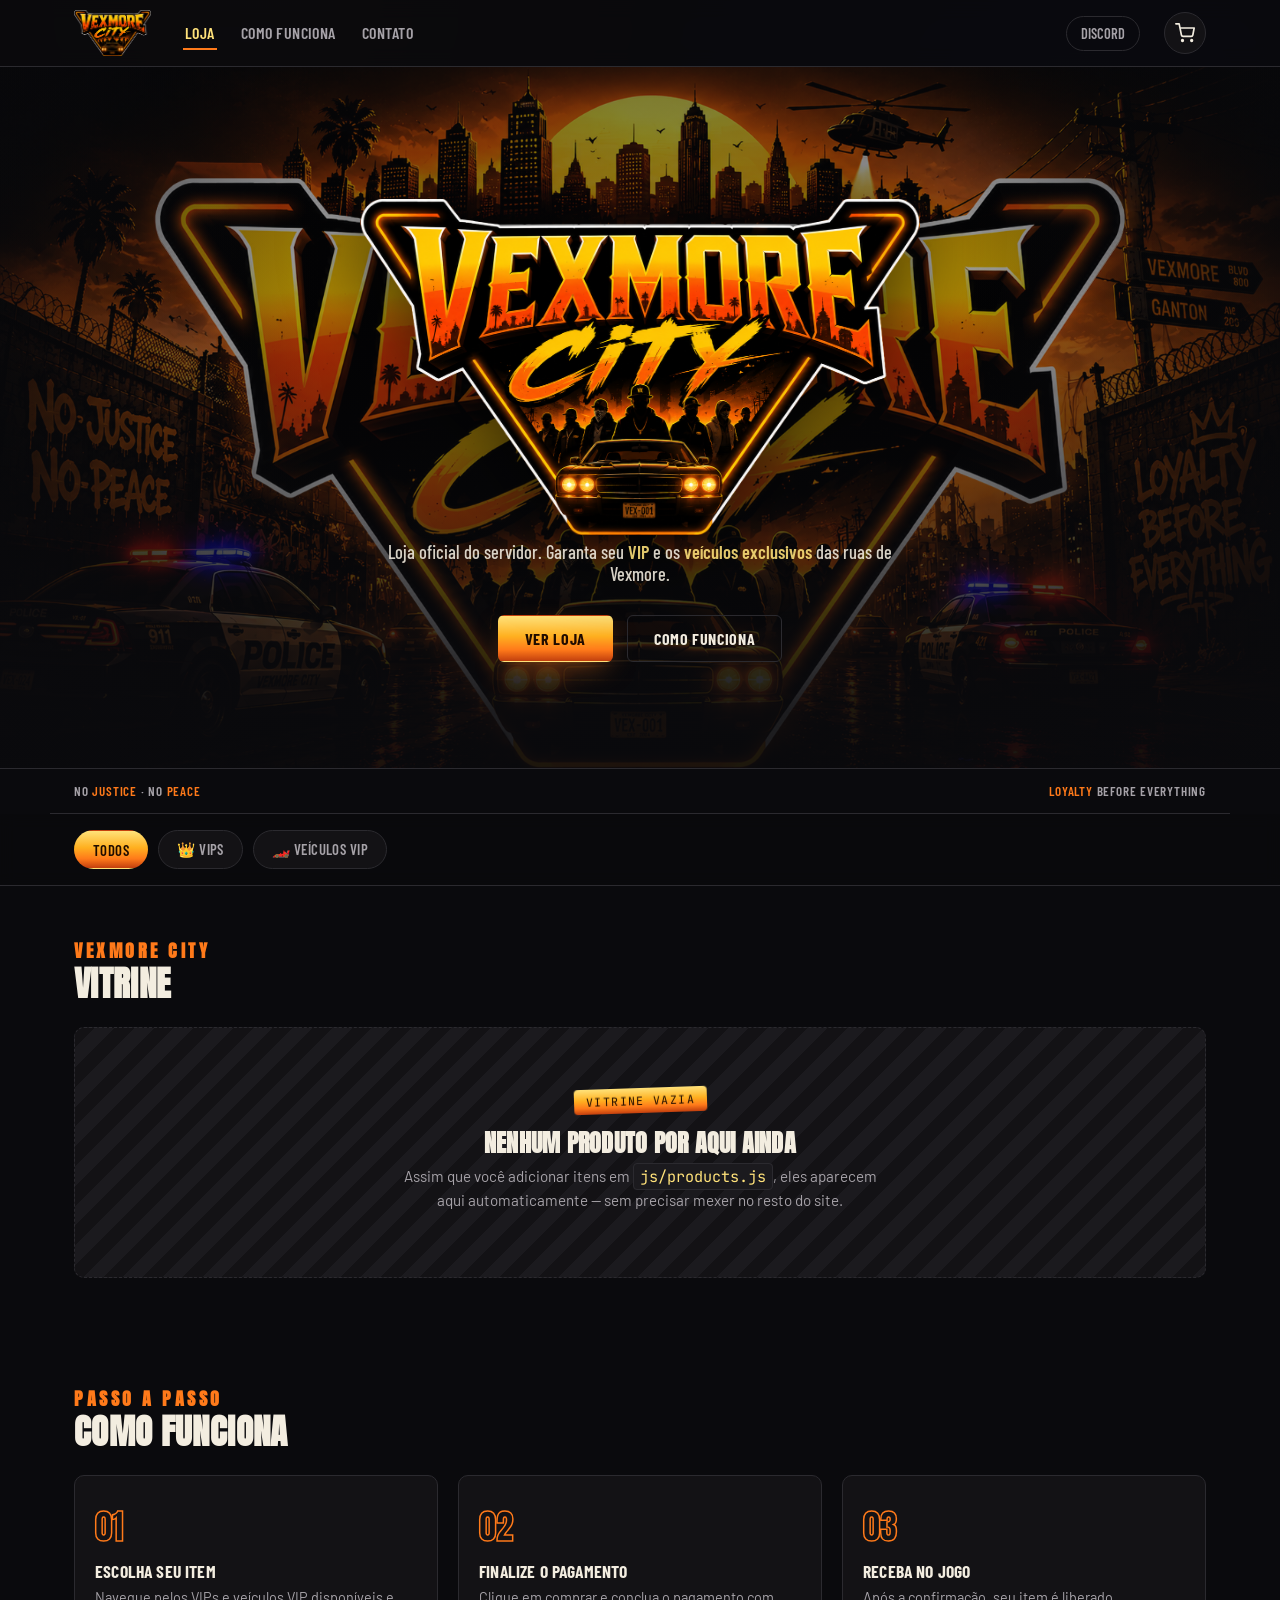
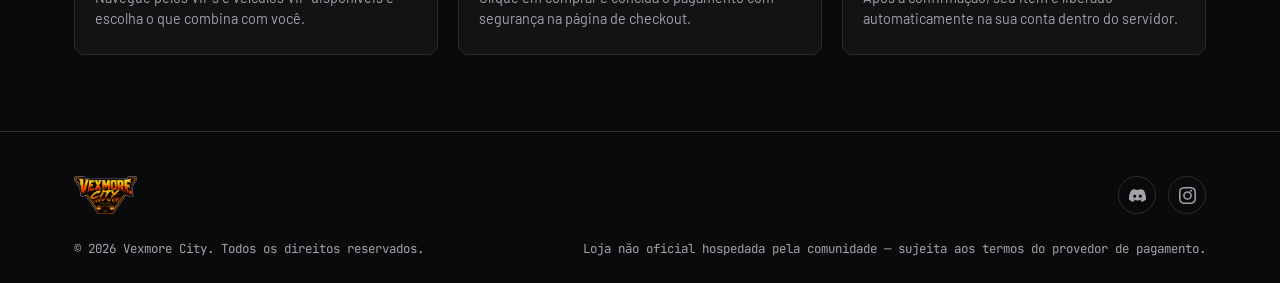
==== index.html @ 3a89805d "Add files via upload" ====
<!DOCTYPE html>
<html lang="pt-BR">
<head>
<meta charset="UTF-8">
<meta name="viewport" content="width=device-width, initial-scale=1.0">
<title>Vexmore City — Loja Oficial</title>
<meta name="description" content="Loja oficial de Vexmore City. VIPs e veículos VIP para o servidor.">
<link rel="icon" href="assets/logo.png">
<link rel="stylesheet" href="css/style.css">
</head>
<body>

<!-- ============ NAV ============ -->
<header class="nav">
  <div class="nav-inner">
    <a href="#top" class="nav-logo"><img src="assets/logo.png" alt="Vexmore City"></a>
    <nav class="nav-links">
      <a href="#vitrine" class="active">Loja</a>
      <a href="#como-funciona">Como funciona</a>
      <a href="#contato">Contato</a>
    </nav>
    <div class="nav-spacer"></div>
    <a href="#" class="nav-discord" id="discordLink" target="_blank" rel="noopener">
      <span>Discord</span>
    </a>
    <button class="cart-btn" id="cartOpenBtn" aria-label="Abrir carrinho">
      <svg viewBox="0 0 24 24" fill="none" stroke-width="2" stroke-linecap="round" stroke-linejoin="round"><circle cx="9" cy="21" r="1"/><circle cx="20" cy="21" r="1"/><path d="M1 1h4l2.68 13.39a2 2 0 0 0 2 1.61h9.72a2 2 0 0 0 2-1.61L23 6H6"/></svg>
      <span class="cart-count" id="cartCount" data-empty="true">0</span>
    </button>
  </div>
</header>

<!-- ============ HERO ============ -->
<section class="hero" id="top">
  <div class="hero-bg"></div>
  <div class="hero-scrim"></div>
  <div class="hero-content">
    <img src="assets/logo.png" alt="Vexmore City" class="hero-logo">
    <p class="hero-sub">Loja oficial do servidor. Garanta seu <strong>VIP</strong> e os <strong>veículos exclusivos</strong> das ruas de Vexmore.</p>
    <div class="hero-ctas">
      <a href="#vitrine" class="btn btn-primary">Ver loja</a>
      <a href="#como-funciona" class="btn btn-ghost">Como funciona</a>
    </div>
  </div>
</section>

<!-- taglines pulled straight from the server art -->
<div class="taglines">
  <div>No <span>Justice</span> · No <span>Peace</span></div>
  <div><span>Loyalty</span> Before Everything</div>
</div>

<!-- ============ CATEGORY FILTER ============ -->
<div class="cat-strip">
  <div class="cat-pills" id="catPills">
    <button class="cat-pill active" data-cat="todos">Todos</button>
    <!-- preenchido também via JS a partir de CATEGORIES, mas os fixos ficam aqui -->
  </div>
</div>

<!-- ============ VITRINE ============ -->
<main>
  <section class="section" id="vitrine">
    <div class="container">
      <div class="section-head">
        <h2 class="section-title"><span class="small">Vexmore City</span>Vitrine</h2>
      </div>
      <div id="gridWrap"></div>
    </div>
  </section>

  <!-- ============ COMO FUNCIONA ============ -->
  <section class="section" id="como-funciona">
    <div class="container">
      <div class="section-head">
        <h2 class="section-title"><span class="small">Passo a passo</span>Como funciona</h2>
      </div>
      <div class="steps">
        <div class="step">
          <div class="step-num">01</div>
          <h3>Escolha seu item</h3>
          <p>Navegue pelos VIPs e veículos VIP disponíveis e escolha o que combina com você.</p>
        </div>
        <div class="step">
          <div class="step-num">02</div>
          <h3>Finalize o pagamento</h3>
          <p>Clique em comprar e conclua o pagamento com segurança na página de checkout.</p>
        </div>
        <div class="step">
          <div class="step-num">03</div>
          <h3>Receba no jogo</h3>
          <p>Após a confirmação, seu item é liberado automaticamente na sua conta dentro do servidor.</p>
        </div>
      </div>
    </div>
  </section>
</main>

<!-- ============ FOOTER ============ -->
<footer class="footer" id="contato">
  <div class="container">
    <div class="footer-top">
      <a href="#top" class="footer-logo"><img src="assets/logo.png" alt="Vexmore City"></a>
      <div class="footer-social">
        <a href="#" target="_blank" rel="noopener" aria-label="Discord">
          <svg viewBox="0 0 24 24" fill="currentColor"><path d="M20.317 4.369a19.79 19.79 0 0 0-4.885-1.515.074.074 0 0 0-.079.037c-.21.375-.444.864-.608 1.25a18.27 18.27 0 0 0-5.487 0 12.64 12.64 0 0 0-.617-1.25.077.077 0 0 0-.079-.037A19.736 19.736 0 0 0 3.677 4.37a.07.07 0 0 0-.032.027C.533 9.046-.32 13.58.099 18.058a.082.082 0 0 0 .031.056 19.9 19.9 0 0 0 5.993 3.03.078.078 0 0 0 .084-.028c.462-.63.874-1.295 1.226-1.994a.076.076 0 0 0-.041-.106 13.1 13.1 0 0 1-1.872-.892.077.077 0 0 1-.008-.128c.126-.094.252-.192.372-.291a.074.074 0 0 1 .077-.01c3.928 1.793 8.18 1.793 12.061 0a.073.073 0 0 1 .078.009c.12.099.246.198.373.292a.077.077 0 0 1-.006.127c-.598.35-1.22.645-1.873.893a.076.076 0 0 0-.04.106c.36.698.772 1.362 1.225 1.993a.076.076 0 0 0 .084.029 19.84 19.84 0 0 0 6.002-3.03.077.077 0 0 0 .032-.055c.5-5.177-.838-9.674-3.549-13.662a.06.06 0 0 0-.031-.028zM8.02 15.33c-1.183 0-2.157-1.086-2.157-2.42 0-1.333.955-2.419 2.157-2.419 1.21 0 2.176 1.096 2.157 2.42 0 1.333-.955 2.419-2.157 2.419zm7.975 0c-1.183 0-2.157-1.086-2.157-2.42 0-1.333.955-2.419 2.157-2.419 1.21 0 2.176 1.096 2.157 2.42 0 1.333-.946 2.419-2.157 2.419z"/></svg>
        </a>
        <a href="#" target="_blank" rel="noopener" aria-label="Instagram">
          <svg viewBox="0 0 24 24" fill="currentColor"><path d="M12 2.16c3.2 0 3.58.01 4.85.07 3.25.15 4.77 1.69 4.92 4.92.06 1.27.07 1.65.07 4.85s-.01 3.58-.07 4.85c-.15 3.23-1.66 4.77-4.92 4.92-1.27.06-1.65.07-4.85.07s-3.58-.01-4.85-.07c-3.26-.15-4.77-1.7-4.92-4.92-.06-1.27-.07-1.65-.07-4.85s.01-3.58.07-4.85C2.38 3.85 3.9 2.31 7.15 2.16 8.42 2.1 8.8 2.16 12 2.16zM12 0C8.74 0 8.33.01 7.05.07c-4.35.2-6.78 2.62-6.98 6.98C.01 8.33 0 8.74 0 12s.01 3.67.07 4.95c.2 4.36 2.62 6.78 6.98 6.98C8.33 23.99 8.74 24 12 24s3.67-.01 4.95-.07c4.35-.2 6.78-2.62 6.98-6.98.06-1.28.07-1.69.07-4.95s-.01-3.67-.07-4.95c-.2-4.35-2.62-6.78-6.98-6.98C15.67.01 15.26 0 12 0zm0 5.84A6.16 6.16 0 1 0 12 18.16 6.16 6.16 0 0 0 12 5.84zM12 16a4 4 0 1 1 0-8 4 4 0 0 1 0 8zm6.41-10.85a1.44 1.44 0 1 1-2.88 0 1.44 1.44 0 0 1 2.88 0z"/></svg>
        </a>
      </div>
    </div>
    <div class="footer-bottom">
      <span>© <span id="year"></span> Vexmore City. Todos os direitos reservados.</span>
      <span>Loja não oficial hospedada pela comunidade — sujeita aos termos do provedor de pagamento.</span>
    </div>
  </div>
</footer>

<!-- ============ CART DRAWER ============ -->
<div class="overlay" id="overlay"></div>
<aside class="drawer" id="drawer" aria-label="Carrinho">
  <div class="drawer-head">
    <h3>Seu carrinho</h3>
    <button class="drawer-close" id="drawerClose" aria-label="Fechar">&times;</button>
  </div>
  <div class="drawer-items" id="drawerItems"></div>
  <div class="drawer-foot">
    <div class="drawer-total"><span>Total</span><span id="drawerTotal">R$ 0,00</span></div>
    <p class="drawer-note">Cada item é comprado individualmente através do link de pagamento configurado pela loja. Clique em "Comprar" em cada item para finalizar.</p>
  </div>
</aside>

<div class="toast" id="toast"></div>

<script src="js/products.js"></script>
<script src="js/app.js"></script>
</body>
</html>
---- css/style.css ----
/* ============================================================
   VEXMORE CITY — LOJA
   Paleta: asfalto molhado + pôr do sol âmbar da logo.
   ============================================================ */

@import url('https://fonts.googleapis.com/css2?family=Anton&family=Barlow+Condensed:wght@400;500;600;700&family=Barlow:wght@400;500;600&family=JetBrains+Mono:wght@500;700&display=swap');

:root {
  --ink:        #0a0a0d;
  --panel:      #131215;
  --panel-2:    #1b1a1e;
  --line:       #2b2a2f;
  --paper:      #f3ede0;
  --muted:      #a6a2a8;

  --amber-1:    #ffe27a;
  --amber-2:    #ffb020;
  --amber-3:    #ff7a1a;
  --amber-4:    #c23f0e;

  --police-blue: #3d6bff;
  --police-red:  #ff3b3b;

  --gradient-hot: linear-gradient(180deg, var(--amber-1) 0%, var(--amber-2) 45%, var(--amber-3) 75%, var(--amber-4) 100%);

  --radius: 10px;
  --shadow-glow: 0 0 0 1px rgba(255,176,32,.15), 0 12px 40px -12px rgba(0,0,0,.7);
}

* { box-sizing: border-box; }

html { scroll-behavior: smooth; }

body {
  margin: 0;
  background: var(--ink);
  color: var(--paper);
  font-family: 'Barlow', sans-serif;
  -webkit-font-smoothing: antialiased;
}

img { max-width: 100%; display: block; }

a { color: inherit; text-decoration: none; }

.eyebrow {
  font-family: 'JetBrains Mono', monospace;
  font-weight: 700;
  font-size: .72rem;
  letter-spacing: .18em;
  text-transform: uppercase;
  color: var(--amber-2);
}

h1, h2, h3, .display {
  font-family: 'Anton', sans-serif;
  text-transform: uppercase;
  letter-spacing: .01em;
  line-height: 1;
  margin: 0;
}

.gradient-text {
  background: var(--gradient-hot);
  -webkit-background-clip: text;
  background-clip: text;
  color: transparent;
}

.container {
  max-width: 1180px;
  margin: 0 auto;
  padding: 0 24px;
}

/* subtle chain-link + asphalt texture on the whole page */
body::before {
  content: "";
  position: fixed;
  inset: 0;
  pointer-events: none;
  z-index: 0;
  background-image:
    radial-gradient(circle at 20% 0%, rgba(255,122,26,.06), transparent 40%),
    radial-gradient(circle at 85% 15%, rgba(61,107,255,.05), transparent 35%);
}

/* ============================= NAV ============================= */

.nav {
  position: sticky;
  top: 0;
  z-index: 40;
  background: rgba(10,10,13,.85);
  backdrop-filter: blur(10px);
  border-bottom: 1px solid var(--line);
}

.nav-inner {
  display: flex;
  align-items: center;
  gap: 24px;
  padding: 10px 24px;
  max-width: 1180px;
  margin: 0 auto;
}

.nav-logo img { height: 46px; width: auto; }

.nav-links {
  display: flex;
  gap: 22px;
  margin-left: 8px;
  font-family: 'Barlow Condensed', sans-serif;
  font-weight: 600;
  font-size: 1rem;
  letter-spacing: .03em;
  text-transform: uppercase;
}

.nav-links a {
  color: var(--muted);
  padding: 6px 2px;
  border-bottom: 2px solid transparent;
  transition: color .15s ease, border-color .15s ease;
}
.nav-links a:hover,
.nav-links a.active { color: var(--amber-1); border-color: var(--amber-3); }

.nav-spacer { flex: 1; }

.nav-discord {
  display: flex;
  align-items: center;
  gap: 8px;
  font-family: 'Barlow Condensed', sans-serif;
  font-weight: 600;
  text-transform: uppercase;
  font-size: .9rem;
  color: var(--muted);
  border: 1px solid var(--line);
  padding: 8px 14px;
  border-radius: 999px;
  transition: border-color .15s ease, color .15s ease;
}
.nav-discord:hover { border-color: var(--amber-3); color: var(--amber-1); }

.cart-btn {
  position: relative;
  display: grid;
  place-items: center;
  width: 42px;
  height: 42px;
  border-radius: 999px;
  border: 1px solid var(--line);
  background: var(--panel);
  cursor: pointer;
  transition: border-color .15s ease;
}
.cart-btn:hover { border-color: var(--amber-3); }
.cart-btn svg { width: 20px; height: 20px; stroke: var(--paper); }

.cart-count {
  position: absolute;
  top: -6px;
  right: -6px;
  min-width: 20px;
  height: 20px;
  padding: 0 5px;
  border-radius: 999px;
  background: var(--amber-3);
  color: #1a0900;
  font-family: 'JetBrains Mono', monospace;
  font-weight: 700;
  font-size: .68rem;
  display: grid;
  place-items: center;
}
.cart-count[data-empty="true"] { display: none; }

/* ============================= HERO ============================= */

.hero {
  position: relative;
  min-height: 78vh;
  display: flex;
  align-items: center;
  justify-content: center;
  overflow: hidden;
  border-bottom: 1px solid var(--line);
}

.hero-bg {
  position: absolute;
  inset: 0;
  background-image: url('../assets/hero-bg.png');
  background-size: cover;
  background-position: center 30%;
  filter: saturate(1.05);
}

.hero-scrim {
  position: absolute;
  inset: 0;
  background:
    linear-gradient(180deg, rgba(10,10,13,.55) 0%, rgba(10,10,13,.35) 35%, rgba(10,10,13,.92) 92%),
    linear-gradient(90deg, rgba(10,10,13,.55) 0%, transparent 25%, transparent 75%, rgba(10,10,13,.55) 100%);
}

.hero-content {
  position: relative;
  z-index: 2;
  text-align: center;
  padding: 90px 24px 64px;
  max-width: 780px;
}

.hero-logo {
  width: min(560px, 88vw);
  margin: 0 auto 6px;
  filter: drop-shadow(0 18px 40px rgba(0,0,0,.6));
}

.hero-sub {
  font-family: 'Barlow Condensed', sans-serif;
  font-size: 1.15rem;
  font-weight: 500;
  color: var(--paper);
  opacity: .88;
  max-width: 560px;
  margin: 4px auto 30px;
}

.hero-sub strong { color: var(--amber-1); font-weight: 600; }

.hero-ctas { display: flex; gap: 14px; justify-content: center; flex-wrap: wrap; }

.btn {
  font-family: 'Barlow Condensed', sans-serif;
  font-weight: 700;
  text-transform: uppercase;
  letter-spacing: .04em;
  font-size: 1rem;
  padding: 13px 26px;
  border-radius: 6px;
  cursor: pointer;
  border: 1px solid transparent;
  transition: transform .12s ease, box-shadow .12s ease, filter .12s ease;
}
.btn:active { transform: translateY(1px); }

.btn-primary {
  background: var(--gradient-hot);
  color: #200c00;
  box-shadow: 0 10px 30px -10px rgba(255,122,26,.6);
}
.btn-primary:hover { filter: brightness(1.08); }

.btn-ghost {
  background: transparent;
  color: var(--paper);
  border-color: var(--line);
}
.btn-ghost:hover { border-color: var(--amber-3); color: var(--amber-1); }

/* ============================= TAG STRIP ============================= */

.taglines {
  display: flex;
  justify-content: space-between;
  gap: 16px;
  padding: 14px 24px;
  max-width: 1180px;
  margin: 0 auto;
  flex-wrap: wrap;
  font-family: 'Barlow Condensed', sans-serif;
  font-weight: 600;
  letter-spacing: .06em;
  text-transform: uppercase;
  font-size: .82rem;
  color: var(--muted);
  border-bottom: 1px solid var(--line);
}
.taglines span { color: var(--amber-3); }

/* ============================= CATEGORY PILLS ============================= */

.cat-strip {
  position: sticky;
  top: 66px;
  z-index: 30;
  background: rgba(10,10,13,.92);
  backdrop-filter: blur(8px);
  border-bottom: 1px solid var(--line);
  padding: 14px 0;
}

.cat-pills {
  display: flex;
  gap: 10px;
  overflow-x: auto;
  padding: 2px 24px;
  max-width: 1180px;
  margin: 0 auto;
  scrollbar-width: none;
}
.cat-pills::-webkit-scrollbar { display: none; }

.cat-pill {
  flex: none;
  font-family: 'Barlow Condensed', sans-serif;
  font-weight: 600;
  text-transform: uppercase;
  letter-spacing: .03em;
  font-size: .92rem;
  color: var(--muted);
  background: var(--panel);
  border: 1px solid var(--line);
  padding: 9px 18px;
  border-radius: 999px;
  cursor: pointer;
  transition: all .15s ease;
  white-space: nowrap;
}
.cat-pill:hover { color: var(--paper); border-color: #454348; }
.cat-pill.active {
  color: #200c00;
  background: var(--gradient-hot);
  border-color: transparent;
}

/* ============================= SECTIONS ============================= */

.section { padding: 56px 0; }
.section-head {
  display: flex;
  align-items: flex-end;
  justify-content: space-between;
  gap: 16px;
  margin-bottom: 26px;
  flex-wrap: wrap;
}
.section-title { font-size: clamp(1.6rem, 3vw, 2.2rem); }
.section-title .small { display:block; font-size: .5em; letter-spacing:.2em; color: var(--amber-3); margin-bottom: 6px; }

/* ============================= PRODUCT GRID ============================= */

.grid {
  display: grid;
  grid-template-columns: repeat(auto-fill, minmax(250px, 1fr));
  gap: 20px;
}

/* card shaped with an angular cut corner, echoing the shield in the logo */
.card {
  position: relative;
  background: var(--panel);
  border: 1px solid var(--line);
  border-radius: var(--radius);
  overflow: hidden;
  clip-path: polygon(0 0, calc(100% - 22px) 0, 100% 22px, 100% 100%, 0 100%);
  transition: border-color .18s ease, transform .18s ease, box-shadow .18s ease;
  display: flex;
  flex-direction: column;
}
.card:hover {
  border-color: var(--amber-3);
  transform: translateY(-3px);
  box-shadow: var(--shadow-glow);
}

.card-media {
  position: relative;
  aspect-ratio: 4 / 3;
  background: var(--panel-2);
  display: grid;
  place-items: center;
  overflow: hidden;
}
.card-media img { width: 100%; height: 100%; object-fit: cover; }
.card-media .placeholder-icon { width: 46%; opacity: .35; }

.card-tag {
  position: absolute;
  top: 10px;
  left: 10px;
  font-family: 'JetBrains Mono', monospace;
  font-weight: 700;
  font-size: .64rem;
  letter-spacing: .08em;
  text-transform: uppercase;
  color: #200c00;
  background: var(--gradient-hot);
  padding: 4px 9px;
  border-radius: 4px;
}

.card-body {
  padding: 16px 16px 18px;
  display: flex;
  flex-direction: column;
  gap: 8px;
  flex: 1;
}

.card-cat {
  font-family: 'JetBrains Mono', monospace;
  font-size: .68rem;
  letter-spacing: .1em;
  text-transform: uppercase;
  color: var(--amber-2);
}

.card-name {
  font-family: 'Barlow Condensed', sans-serif;
  font-weight: 700;
  font-size: 1.2rem;
  text-transform: uppercase;
  letter-spacing: .01em;
}

.card-desc {
  font-size: .88rem;
  color: var(--muted);
  line-height: 1.4;
  flex: 1;
}

.card-foot {
  display: flex;
  align-items: center;
  justify-content: space-between;
  gap: 10px;
  margin-top: 6px;
}

/* price rendered like the plate on the car in the logo */
.plate {
  font-family: 'JetBrains Mono', monospace;
  font-weight: 700;
  font-size: .95rem;
  color: var(--ink);
  background: var(--paper);
  border: 2px solid var(--ink);
  border-radius: 4px;
  padding: 3px 8px;
  letter-spacing: .02em;
  position: relative;
}
.plate .old {
  display: block;
  font-size: .6rem;
  color: #7a7a7a;
  text-decoration: line-through;
  font-weight: 500;
}

.buy-btn {
  font-family: 'Barlow Condensed', sans-serif;
  font-weight: 700;
  text-transform: uppercase;
  font-size: .88rem;
  letter-spacing: .03em;
  color: var(--amber-1);
  background: transparent;
  border: 1px solid var(--amber-3);
  padding: 8px 14px;
  border-radius: 6px;
  cursor: pointer;
  transition: background .15s ease, color .15s ease;
}
.buy-btn:hover { background: var(--gradient-hot); color: #200c00; }

/* ============================= EMPTY STATE ============================= */

.empty-state {
  border: 1px dashed var(--line);
  border-radius: var(--radius);
  padding: 60px 24px;
  text-align: center;
  background: repeating-linear-gradient(135deg, var(--panel) 0 14px, var(--panel-2) 14px 28px);
}
.empty-state .tape {
  display: inline-block;
  font-family: 'JetBrains Mono', monospace;
  font-size: .72rem;
  letter-spacing: .12em;
  text-transform: uppercase;
  color: #200c00;
  background: var(--gradient-hot);
  padding: 5px 12px;
  border-radius: 4px;
  transform: rotate(-2deg);
  margin-bottom: 18px;
}
.empty-state h3 {
  font-size: 1.5rem;
  margin-bottom: 10px;
}
.empty-state p {
  color: var(--muted);
  max-width: 480px;
  margin: 0 auto 6px;
  font-size: .95rem;
  line-height: 1.5;
}
.empty-state code {
  font-family: 'JetBrains Mono', monospace;
  background: var(--panel-2);
  border: 1px solid var(--line);
  padding: 2px 6px;
  border-radius: 4px;
  color: var(--amber-1);
}

/* ============================= HOW IT WORKS ============================= */

.steps {
  display: grid;
  grid-template-columns: repeat(3, 1fr);
  gap: 20px;
}
.step {
  background: var(--panel);
  border: 1px solid var(--line);
  border-radius: var(--radius);
  padding: 24px 20px;
}
.step-num {
  font-family: 'Anton', sans-serif;
  font-size: 2.2rem;
  color: transparent;
  -webkit-text-stroke: 1.5px var(--amber-3);
  margin-bottom: 10px;
}
.step h3 {
  font-family: 'Barlow Condensed', sans-serif;
  font-weight: 700;
  text-transform: uppercase;
  font-size: 1.1rem;
  margin-bottom: 6px;
}
.step p { color: var(--muted); font-size: .9rem; line-height: 1.5; margin: 0; }

/* ============================= FOOTER ============================= */

.footer {
  border-top: 1px solid var(--line);
  padding: 44px 0 26px;
  margin-top: 20px;
}
.footer-top {
  display: flex;
  justify-content: space-between;
  align-items: center;
  gap: 20px;
  flex-wrap: wrap;
  margin-bottom: 26px;
}
.footer-logo img { height: 38px; }
.footer-social { display: flex; gap: 12px; }
.footer-social a {
  width: 38px; height: 38px;
  border: 1px solid var(--line);
  border-radius: 999px;
  display: grid; place-items: center;
  color: var(--muted);
  transition: border-color .15s ease, color .15s ease;
}
.footer-social a:hover { border-color: var(--amber-3); color: var(--amber-1); }
.footer-social svg { width: 17px; height: 17px; }

.footer-bottom {
  display: flex;
  justify-content: space-between;
  gap: 12px;
  flex-wrap: wrap;
  color: var(--muted);
  font-size: .78rem;
  font-family: 'JetBrains Mono', monospace;
}

/* ============================= CART DRAWER ============================= */

.overlay {
  position: fixed;
  inset: 0;
  background: rgba(0,0,0,.6);
  z-index: 50;
  opacity: 0;
  pointer-events: none;
  transition: opacity .2s ease;
}
.overlay.open { opacity: 1; pointer-events: auto; }

.drawer {
  position: fixed;
  top: 0; right: 0;
  height: 100%;
  width: min(400px, 92vw);
  background: var(--panel);
  border-left: 1px solid var(--line);
  z-index: 51;
  transform: translateX(100%);
  transition: transform .25s ease;
  display: flex;
  flex-direction: column;
}
.drawer.open { transform: translateX(0); }

.drawer-head {
  display: flex;
  align-items: center;
  justify-content: space-between;
  padding: 18px 20px;
  border-bottom: 1px solid var(--line);
}
.drawer-head h3 {
  font-family: 'Barlow Condensed', sans-serif;
  font-weight: 700;
  text-transform: uppercase;
  font-size: 1.15rem;
}
.drawer-close {
  background: none; border: none; cursor: pointer;
  color: var(--muted); font-size: 1.3rem; line-height: 1;
}
.drawer-close:hover { color: var(--amber-1); }

.drawer-items {
  flex: 1;
  overflow-y: auto;
  padding: 14px 20px;
  display: flex;
  flex-direction: column;
  gap: 14px;
}

.drawer-empty {
  color: var(--muted);
  text-align: center;
  padding: 40px 10px;
  font-size: .9rem;
}

.drawer-item {
  display: flex;
  gap: 12px;
  border-bottom: 1px solid var(--line);
  padding-bottom: 14px;
}
.drawer-item img, .drawer-item .ph {
  width: 58px; height: 58px;
  border-radius: 6px;
  object-fit: cover;
  background: var(--panel-2);
  flex: none;
}
.drawer-item-info { flex: 1; min-width: 0; }
.drawer-item-name { font-weight: 600; font-size: .92rem; }
.drawer-item-cat { font-size: .72rem; color: var(--amber-2); font-family: 'JetBrains Mono', monospace; text-transform: uppercase; }
.drawer-item-row {
  display: flex;
  align-items: center;
  justify-content: space-between;
  margin-top: 6px;
}
.qty-ctrl {
  display: flex;
  align-items: center;
  gap: 8px;
  border: 1px solid var(--line);
  border-radius: 6px;
}
.qty-ctrl button {
  background: none; border: none; color: var(--paper);
  width: 22px; height: 24px; cursor: pointer; font-size: .95rem;
}
.qty-ctrl span { font-family: 'JetBrains Mono', monospace; font-size: .85rem; min-width: 14px; text-align: center; }
.drawer-item-remove {
  background: none; border: none; color: var(--muted);
  font-size: .74rem; cursor: pointer; text-decoration: underline;
}
.drawer-item-remove:hover { color: var(--police-red); }
.drawer-item-price { font-family: 'JetBrains Mono', monospace; font-weight: 700; font-size: .88rem; }

.drawer-foot {
  padding: 18px 20px 22px;
  border-top: 1px solid var(--line);
}
.drawer-total {
  display: flex;
  justify-content: space-between;
  font-family: 'Barlow Condensed', sans-serif;
  font-weight: 700;
  font-size: 1.1rem;
  text-transform: uppercase;
  margin-bottom: 10px;
}
.drawer-note {
  font-size: .74rem;
  color: var(--muted);
  line-height: 1.4;
  margin-bottom: 14px;
}
.btn-block { width: 100%; text-align: center; display: block; }

/* toast */
.toast {
  position: fixed;
  bottom: 24px;
  left: 50%;
  transform: translateX(-50%) translateY(20px);
  background: var(--panel-2);
  border: 1px solid var(--amber-3);
  color: var(--paper);
  padding: 12px 20px;
  border-radius: 8px;
  font-family: 'Barlow Condensed', sans-serif;
  font-weight: 600;
  font-size: .92rem;
  z-index: 60;
  opacity: 0;
  pointer-events: none;
  transition: opacity .2s ease, transform .2s ease;
}
.toast.show { opacity: 1; transform: translateX(-50%) translateY(0); }

/* ============================= RESPONSIVE ============================= */

@media (max-width: 760px) {
  .nav-links { display: none; }
  .nav-discord span { display: none; }
  .taglines { justify-content: center; text-align: center; }
  .steps { grid-template-columns: 1fr; }
  .hero { min-height: 68vh; }
}

@media (prefers-reduced-motion: reduce) {
  * { transition: none !important; animation: none !important; }
}

/* keyboard focus visibility */
a:focus-visible, button:focus-visible {
  outline: 2px solid var(--amber-2);
  outline-offset: 2px;
}
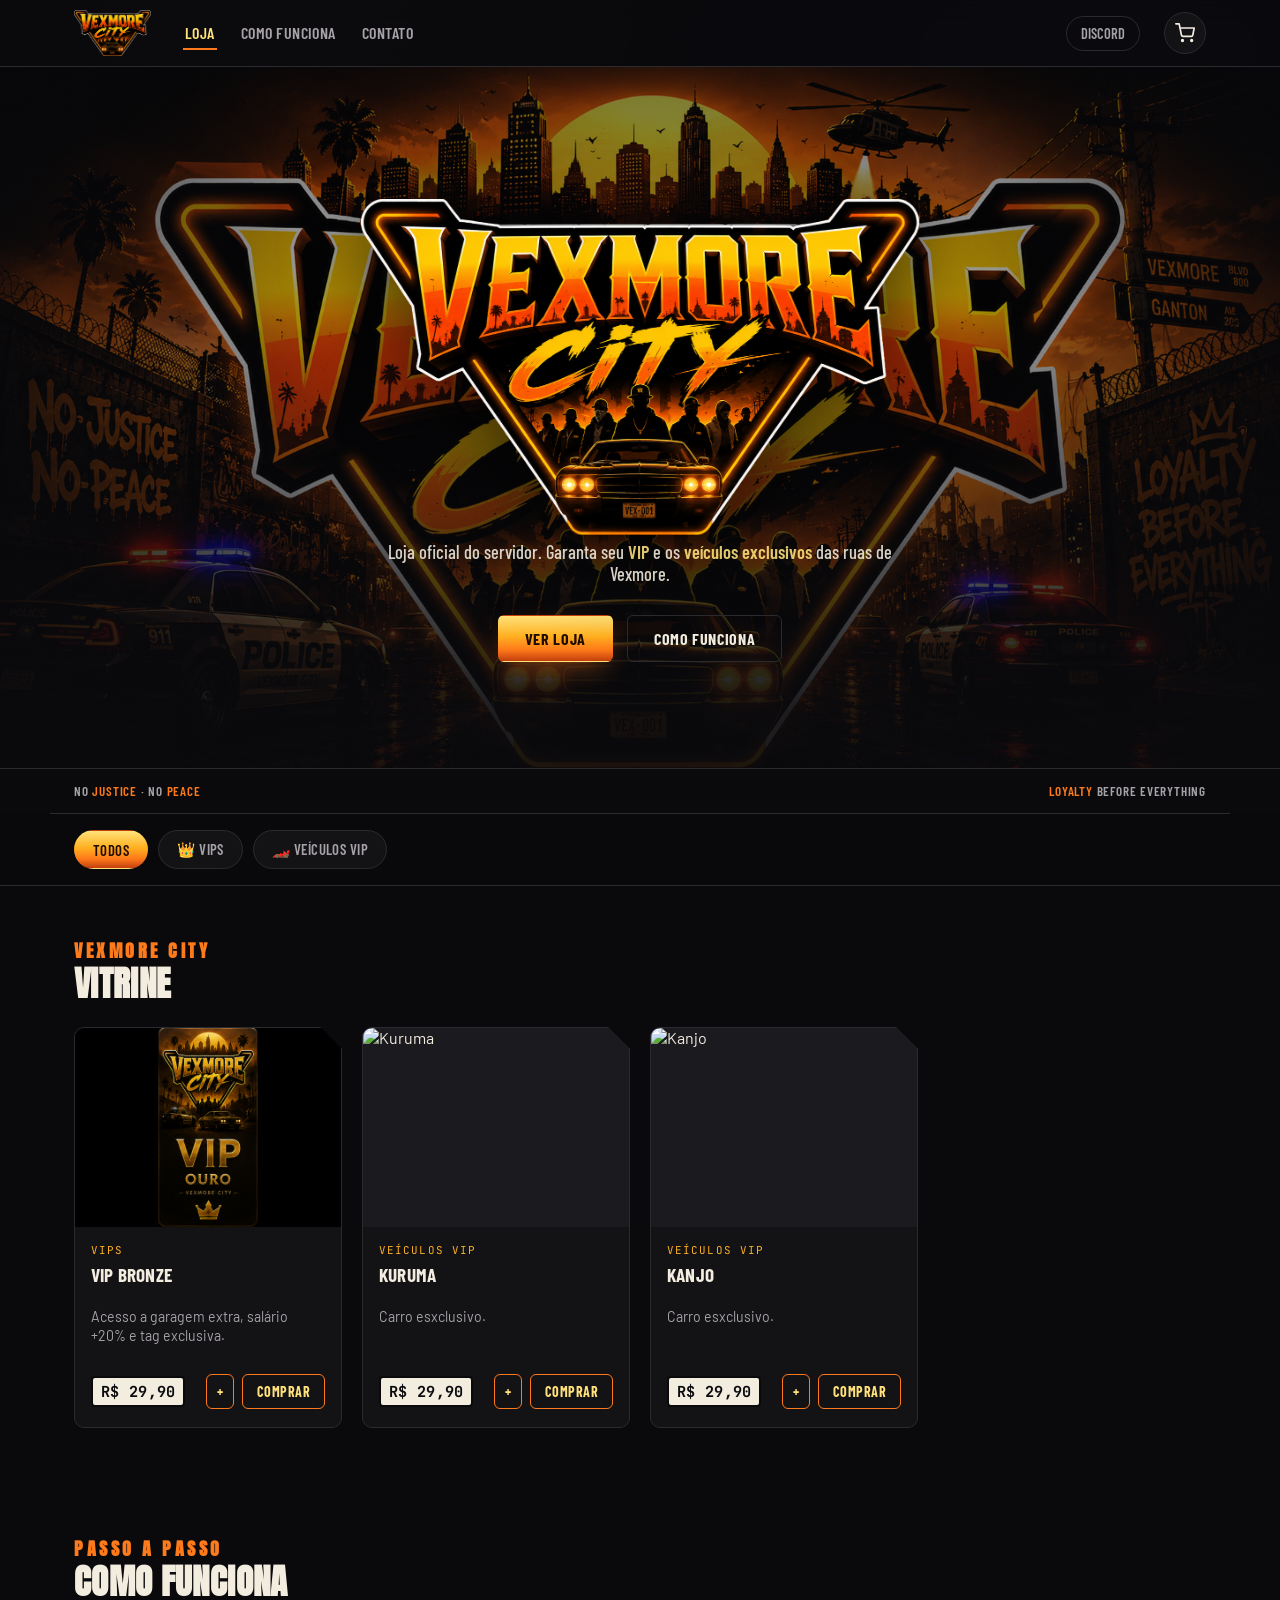
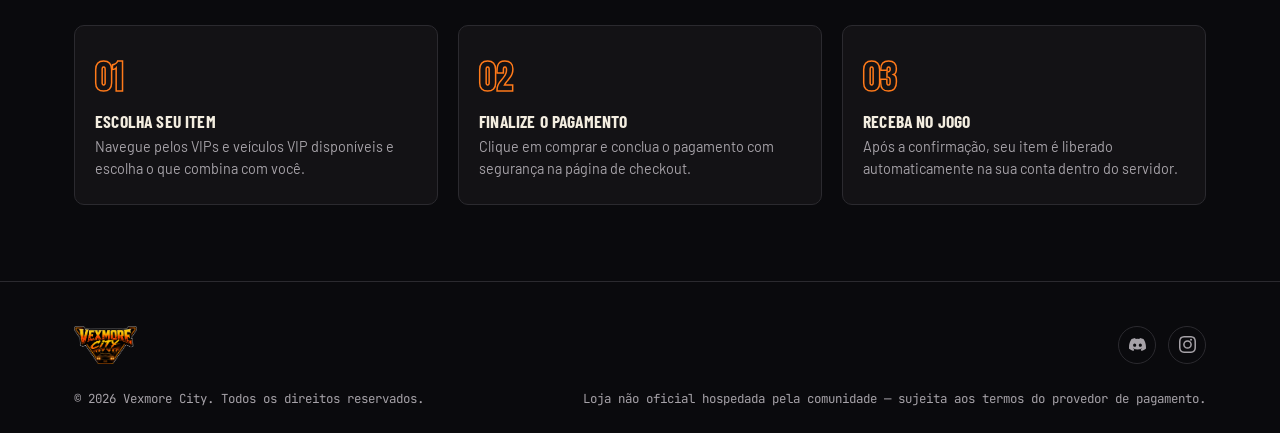
==== commit b8dd7d47: "Change Discord link to specific invite URL Updated the Discord link to include a specific invite URL" ====
--- a/index.html
+++ b/index.html
@@ -102,7 +102,7 @@
     <div class="footer-top">
       <a href="#top" class="footer-logo"><img src="assets/logo.png" alt="Vexmore City"></a>
       <div class="footer-social">
-        <a href="#" target="_blank" rel="noopener" aria-label="Discord">
+        <a href="#" target="_blank" rel="https://discord.gg/uP78uxACz2" aria-label="Discord">
           <svg viewBox="0 0 24 24" fill="currentColor"><path d="M20.317 4.369a19.79 19.79 0 0 0-4.885-1.515.074.074 0 0 0-.079.037c-.21.375-.444.864-.608 1.25a18.27 18.27 0 0 0-5.487 0 12.64 12.64 0 0 0-.617-1.25.077.077 0 0 0-.079-.037A19.736 19.736 0 0 0 3.677 4.37a.07.07 0 0 0-.032.027C.533 9.046-.32 13.58.099 18.058a.082.082 0 0 0 .031.056 19.9 19.9 0 0 0 5.993 3.03.078.078 0 0 0 .084-.028c.462-.63.874-1.295 1.226-1.994a.076.076 0 0 0-.041-.106 13.1 13.1 0 0 1-1.872-.892.077.077 0 0 1-.008-.128c.126-.094.252-.192.372-.291a.074.074 0 0 1 .077-.01c3.928 1.793 8.18 1.793 12.061 0a.073.073 0 0 1 .078.009c.12.099.246.198.373.292a.077.077 0 0 1-.006.127c-.598.35-1.22.645-1.873.893a.076.076 0 0 0-.04.106c.36.698.772 1.362 1.225 1.993a.076.076 0 0 0 .084.029 19.84 19.84 0 0 0 6.002-3.03.077.077 0 0 0 .032-.055c.5-5.177-.838-9.674-3.549-13.662a.06.06 0 0 0-.031-.028zM8.02 15.33c-1.183 0-2.157-1.086-2.157-2.42 0-1.333.955-2.419 2.157-2.419 1.21 0 2.176 1.096 2.157 2.42 0 1.333-.955 2.419-2.157 2.419zm7.975 0c-1.183 0-2.157-1.086-2.157-2.42 0-1.333.955-2.419 2.157-2.419 1.21 0 2.176 1.096 2.157 2.42 0 1.333-.946 2.419-2.157 2.419z"/></svg>
         </a>
         <a href="#" target="_blank" rel="noopener" aria-label="Instagram">
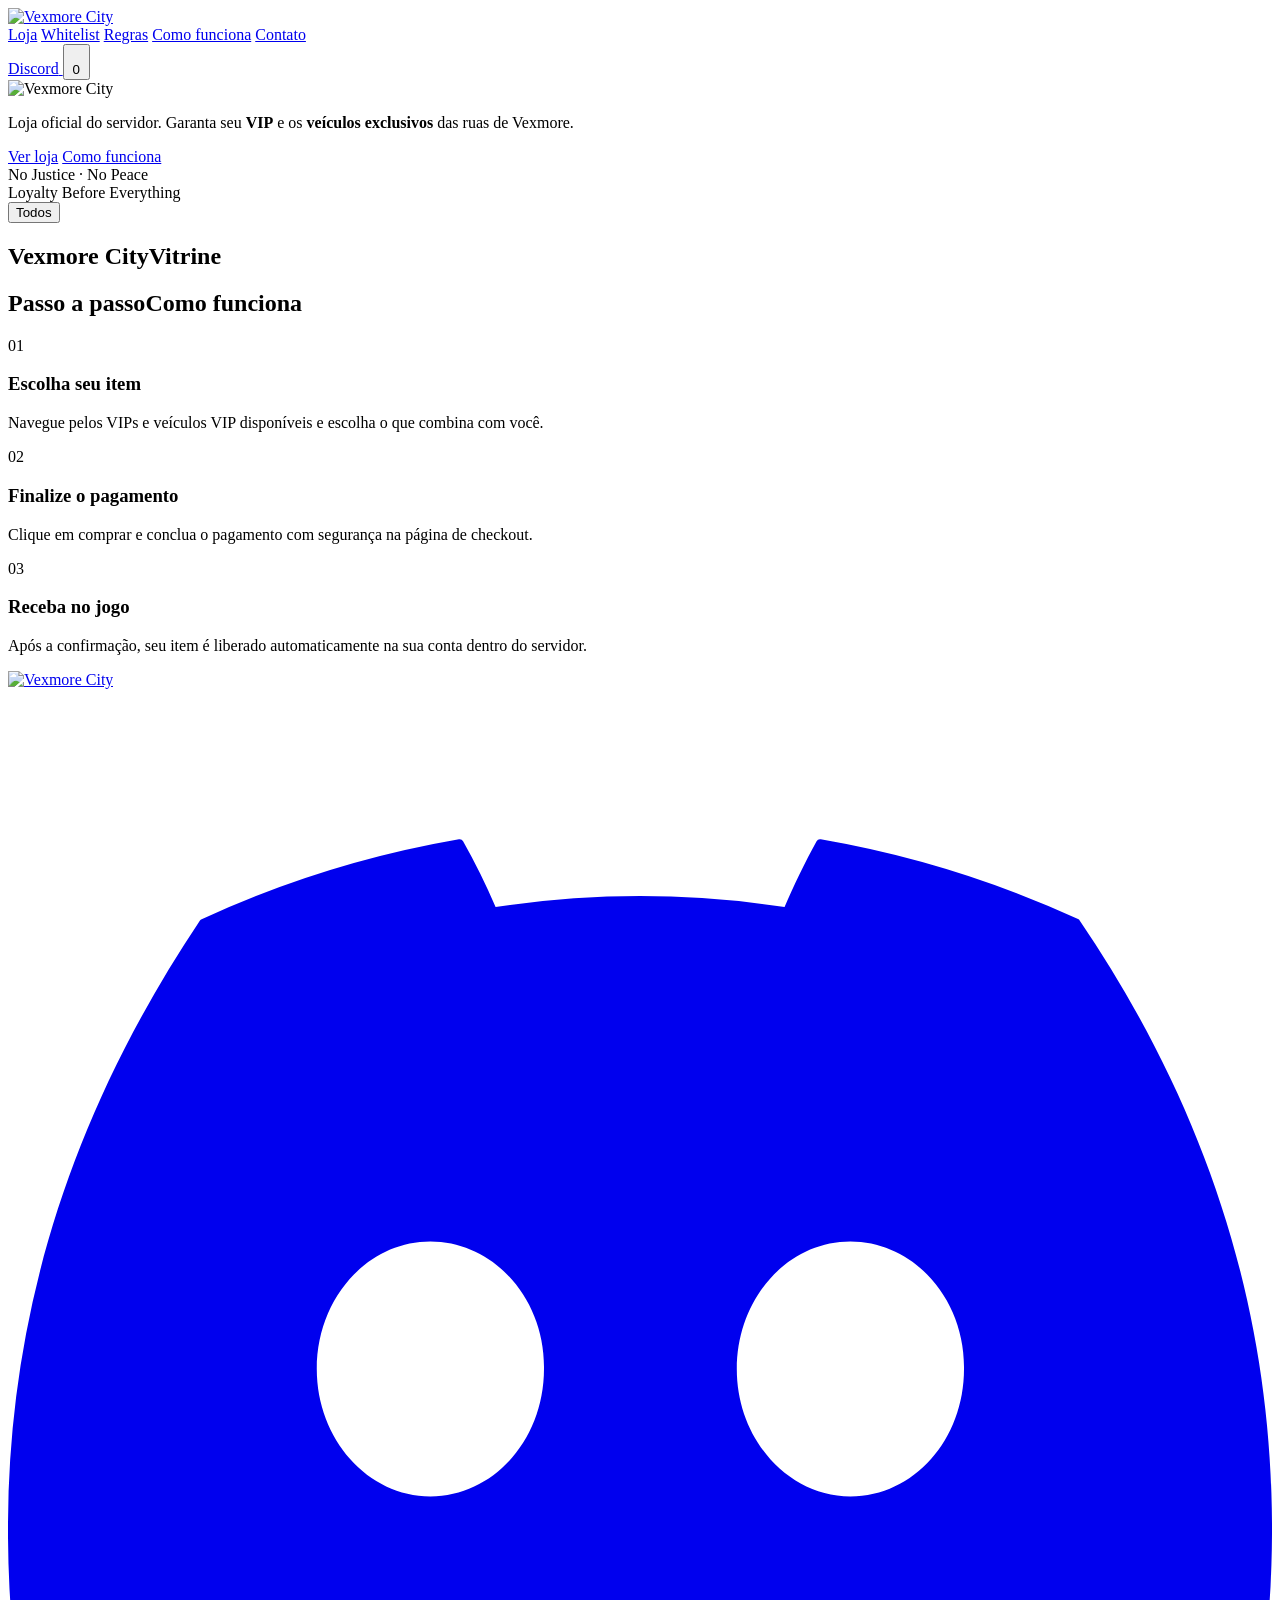
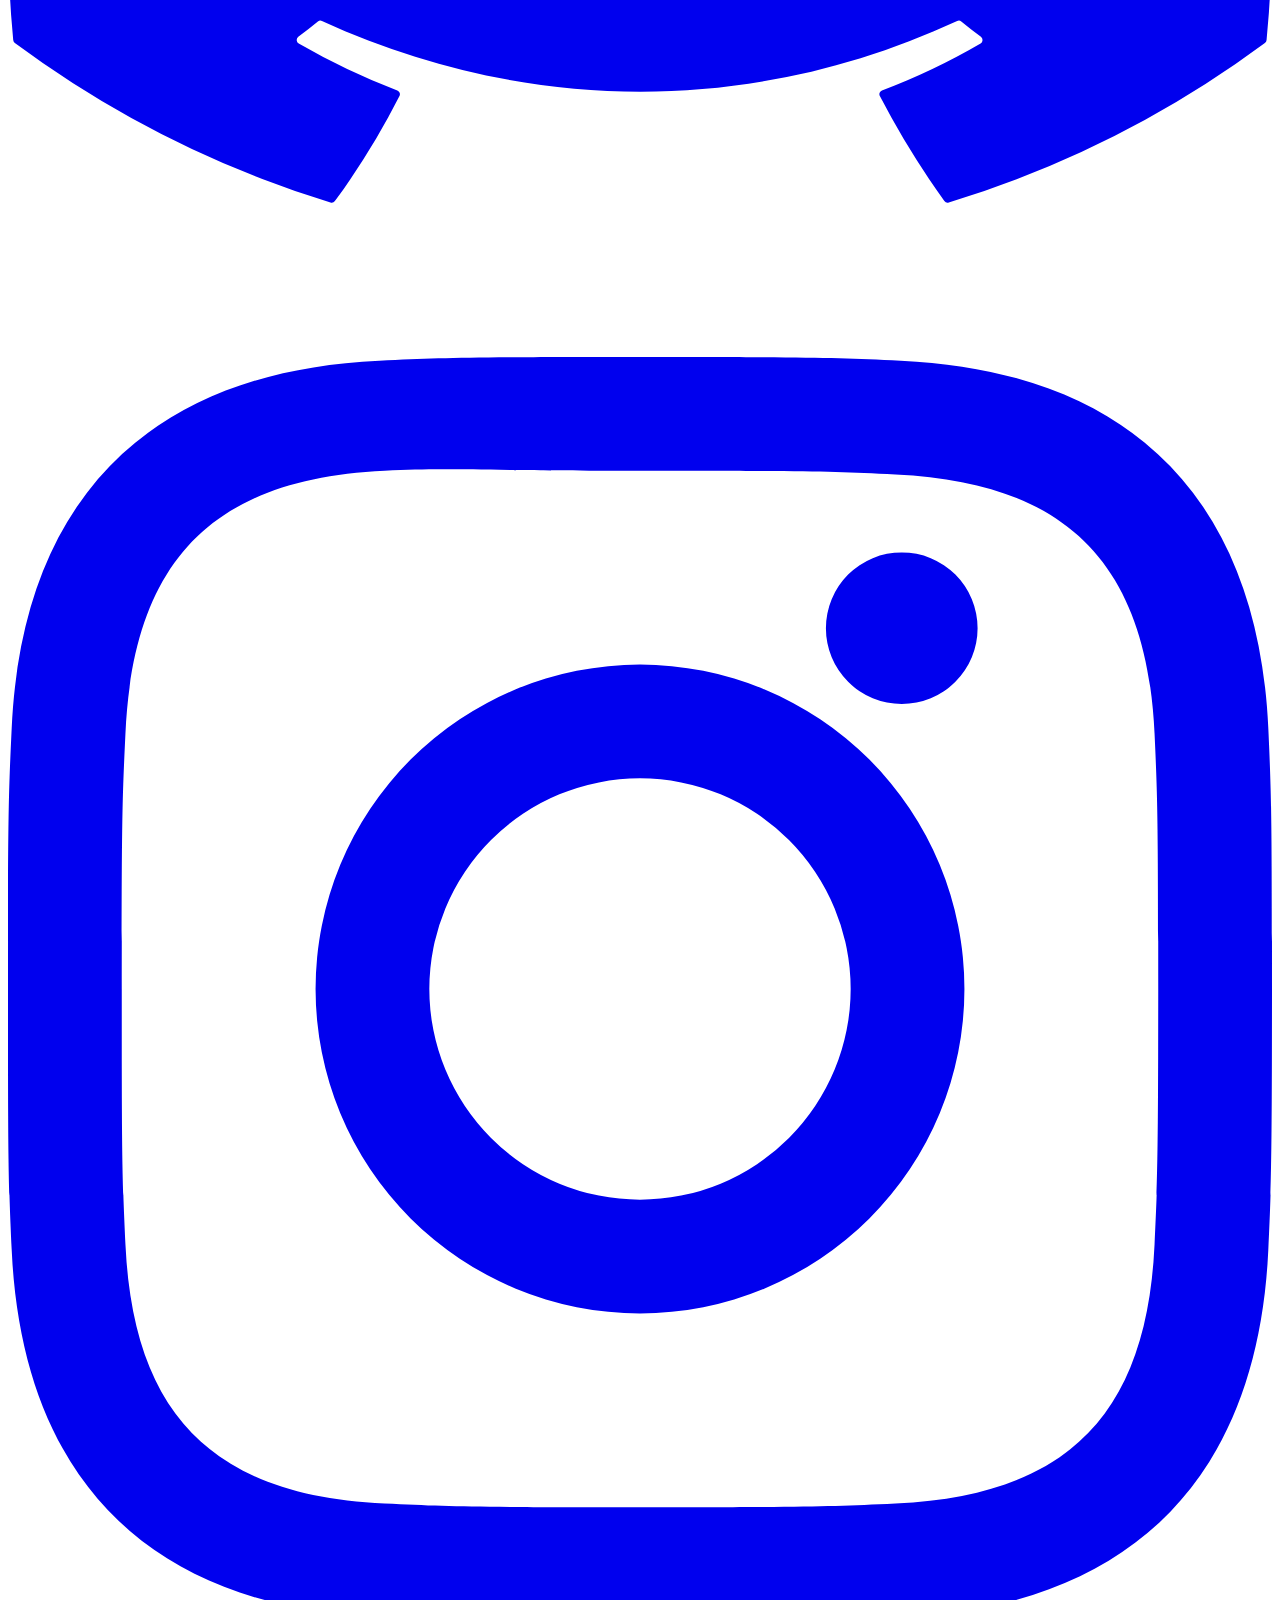
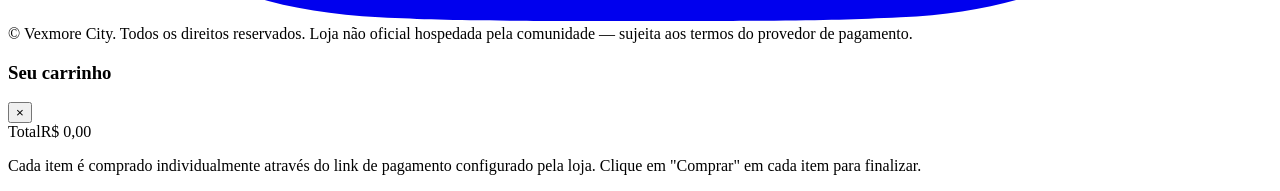
==== commit 8722d960: "Update index.html" ====
--- a/index.html
+++ b/index.html
@@ -16,11 +16,13 @@
     <a href="#top" class="nav-logo"><img src="assets/logo.png" alt="Vexmore City"></a>
     <nav class="nav-links">
       <a href="#vitrine" class="active">Loja</a>
+      <a href="whitelist.html">Whitelist</a>
+      <a href="regras.html">Regras</a>
       <a href="#como-funciona">Como funciona</a>
       <a href="#contato">Contato</a>
     </nav>
     <div class="nav-spacer"></div>
-    <a href="#" class="nav-discord" id="discordLink" target="_blank" rel="noopener">
+    <a href="https://discord.gg/uP78uxACz2" class="nav-discord" id="discordLink" target="_blank" rel="noopener">
       <span>Discord</span>
     </a>
     <button class="cart-btn" id="cartOpenBtn" aria-label="Abrir carrinho">
@@ -102,7 +104,7 @@
     <div class="footer-top">
       <a href="#top" class="footer-logo"><img src="assets/logo.png" alt="Vexmore City"></a>
       <div class="footer-social">
-        <a href="#" target="_blank" rel="https://discord.gg/uP78uxACz2" aria-label="Discord">
+        <a href="https://discord.gg/uP78uxACz2" target="_blank" rel="noopener" aria-label="Discord">
           <svg viewBox="0 0 24 24" fill="currentColor"><path d="M20.317 4.369a19.79 19.79 0 0 0-4.885-1.515.074.074 0 0 0-.079.037c-.21.375-.444.864-.608 1.25a18.27 18.27 0 0 0-5.487 0 12.64 12.64 0 0 0-.617-1.25.077.077 0 0 0-.079-.037A19.736 19.736 0 0 0 3.677 4.37a.07.07 0 0 0-.032.027C.533 9.046-.32 13.58.099 18.058a.082.082 0 0 0 .031.056 19.9 19.9 0 0 0 5.993 3.03.078.078 0 0 0 .084-.028c.462-.63.874-1.295 1.226-1.994a.076.076 0 0 0-.041-.106 13.1 13.1 0 0 1-1.872-.892.077.077 0 0 1-.008-.128c.126-.094.252-.192.372-.291a.074.074 0 0 1 .077-.01c3.928 1.793 8.18 1.793 12.061 0a.073.073 0 0 1 .078.009c.12.099.246.198.373.292a.077.077 0 0 1-.006.127c-.598.35-1.22.645-1.873.893a.076.076 0 0 0-.04.106c.36.698.772 1.362 1.225 1.993a.076.076 0 0 0 .084.029 19.84 19.84 0 0 0 6.002-3.03.077.077 0 0 0 .032-.055c.5-5.177-.838-9.674-3.549-13.662a.06.06 0 0 0-.031-.028zM8.02 15.33c-1.183 0-2.157-1.086-2.157-2.42 0-1.333.955-2.419 2.157-2.419 1.21 0 2.176 1.096 2.157 2.42 0 1.333-.955 2.419-2.157 2.419zm7.975 0c-1.183 0-2.157-1.086-2.157-2.42 0-1.333.955-2.419 2.157-2.419 1.21 0 2.176 1.096 2.157 2.42 0 1.333-.946 2.419-2.157 2.419z"/></svg>
         </a>
         <a href="#" target="_blank" rel="noopener" aria-label="Instagram">
